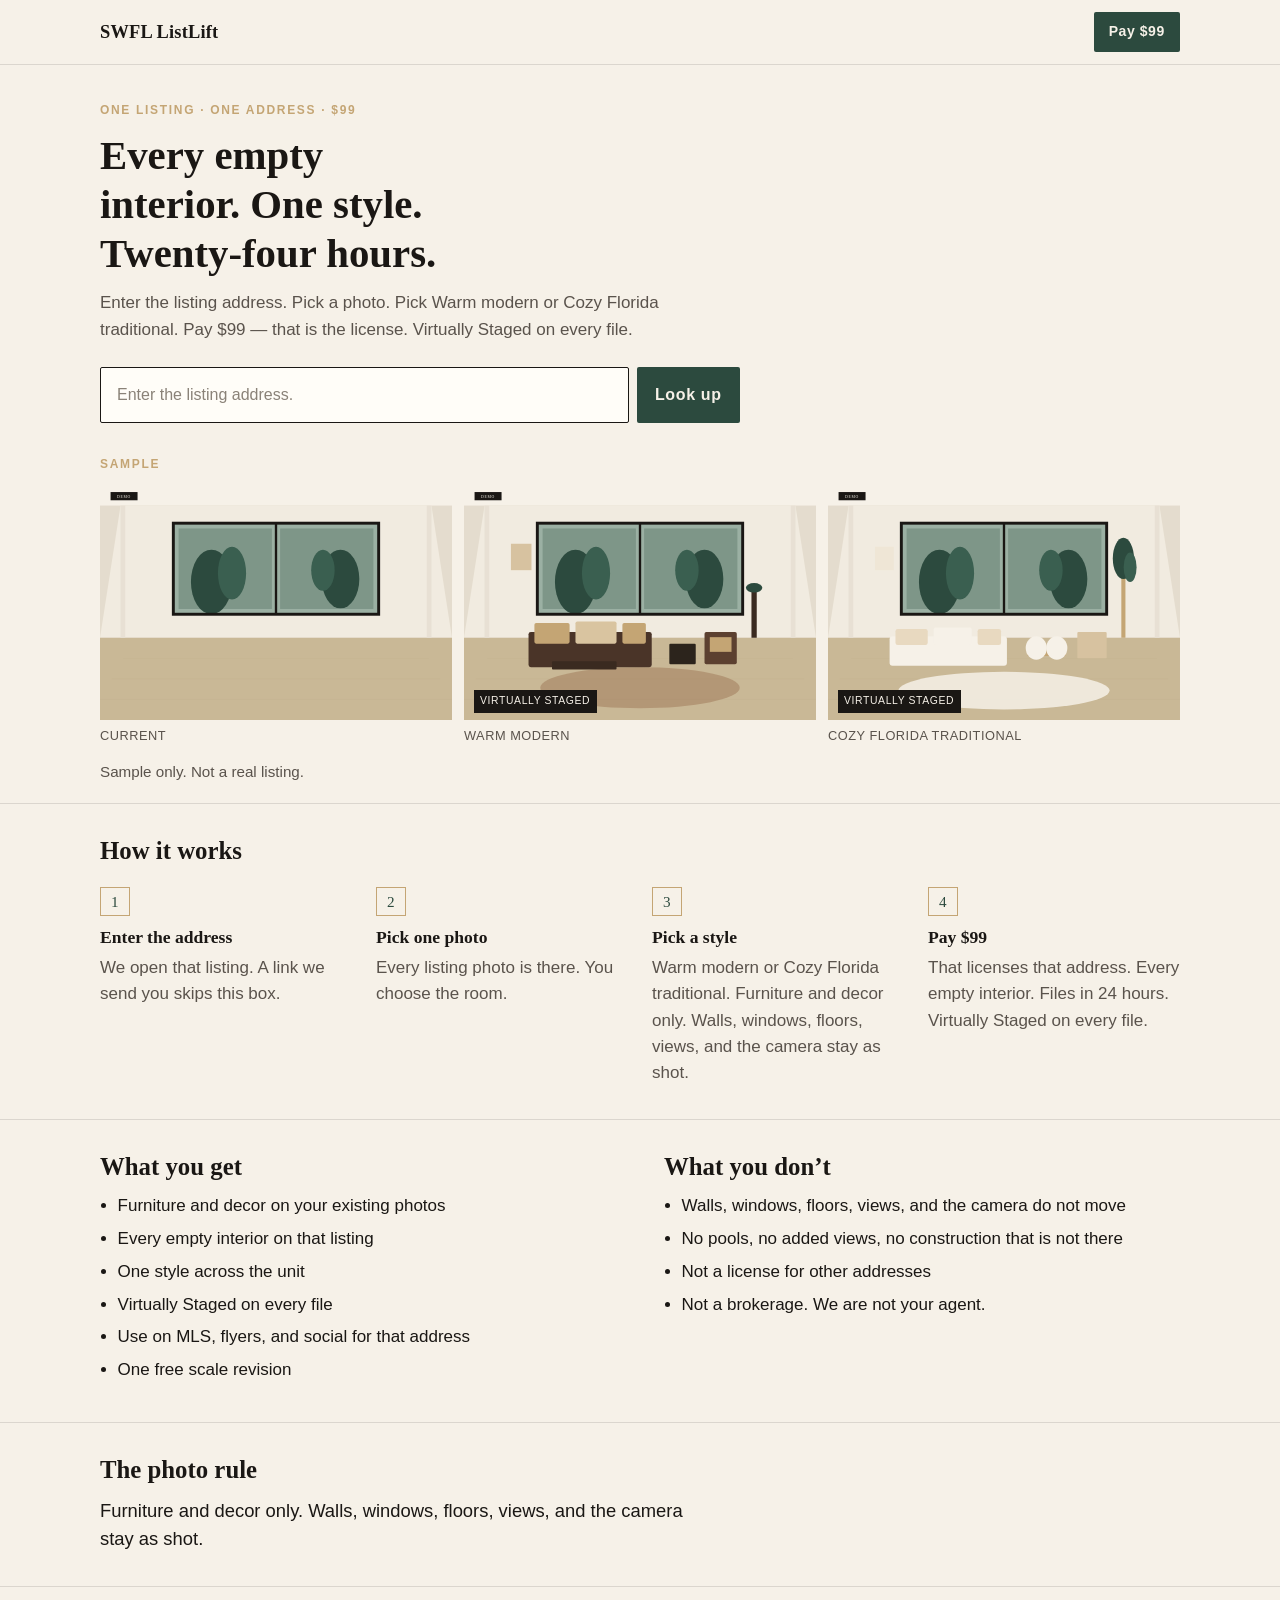
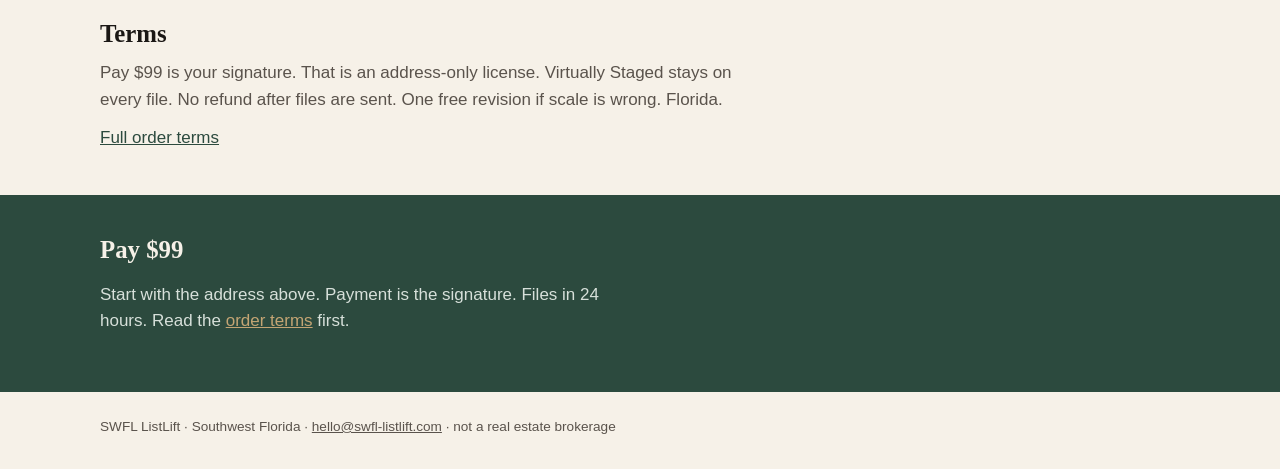
==== l/41st-ave-ne/index.html @ 7b6a9461 "Seed bait listings and wire demo PNG paths Replace invented example slugs with the ten outreach list" ====
<!DOCTYPE html>
<html lang="en">
<head>
  <meta charset="utf-8">
  <base href="/">
  <meta name="viewport" content="width=device-width, initial-scale=1">
  <title>SWFL ListLift — $99 for every empty interior</title>
  <meta name="description" content="Virtual staging for one listing. $99. Warm modern or Florida. Furniture and decor only. 24 hour delivery. Southwest Florida.">
  <meta property="og:title" content="SWFL ListLift — $99 for every empty interior">
  <meta property="og:description" content="Virtual staging for one listing. $99. 24 hour delivery. Virtually Staged on every file.">
  <meta property="og:url" content="https://swfl-listlift.com/">
  <link rel="icon" href="img/favicon.svg" type="image/svg+xml">
  <link rel="stylesheet" href="styles.css">
</head>
<body>
  <div id="app">
    <p class="boot">Loading…</p>
  </div>
  <script src="app.js"></script>
</body>
</html>
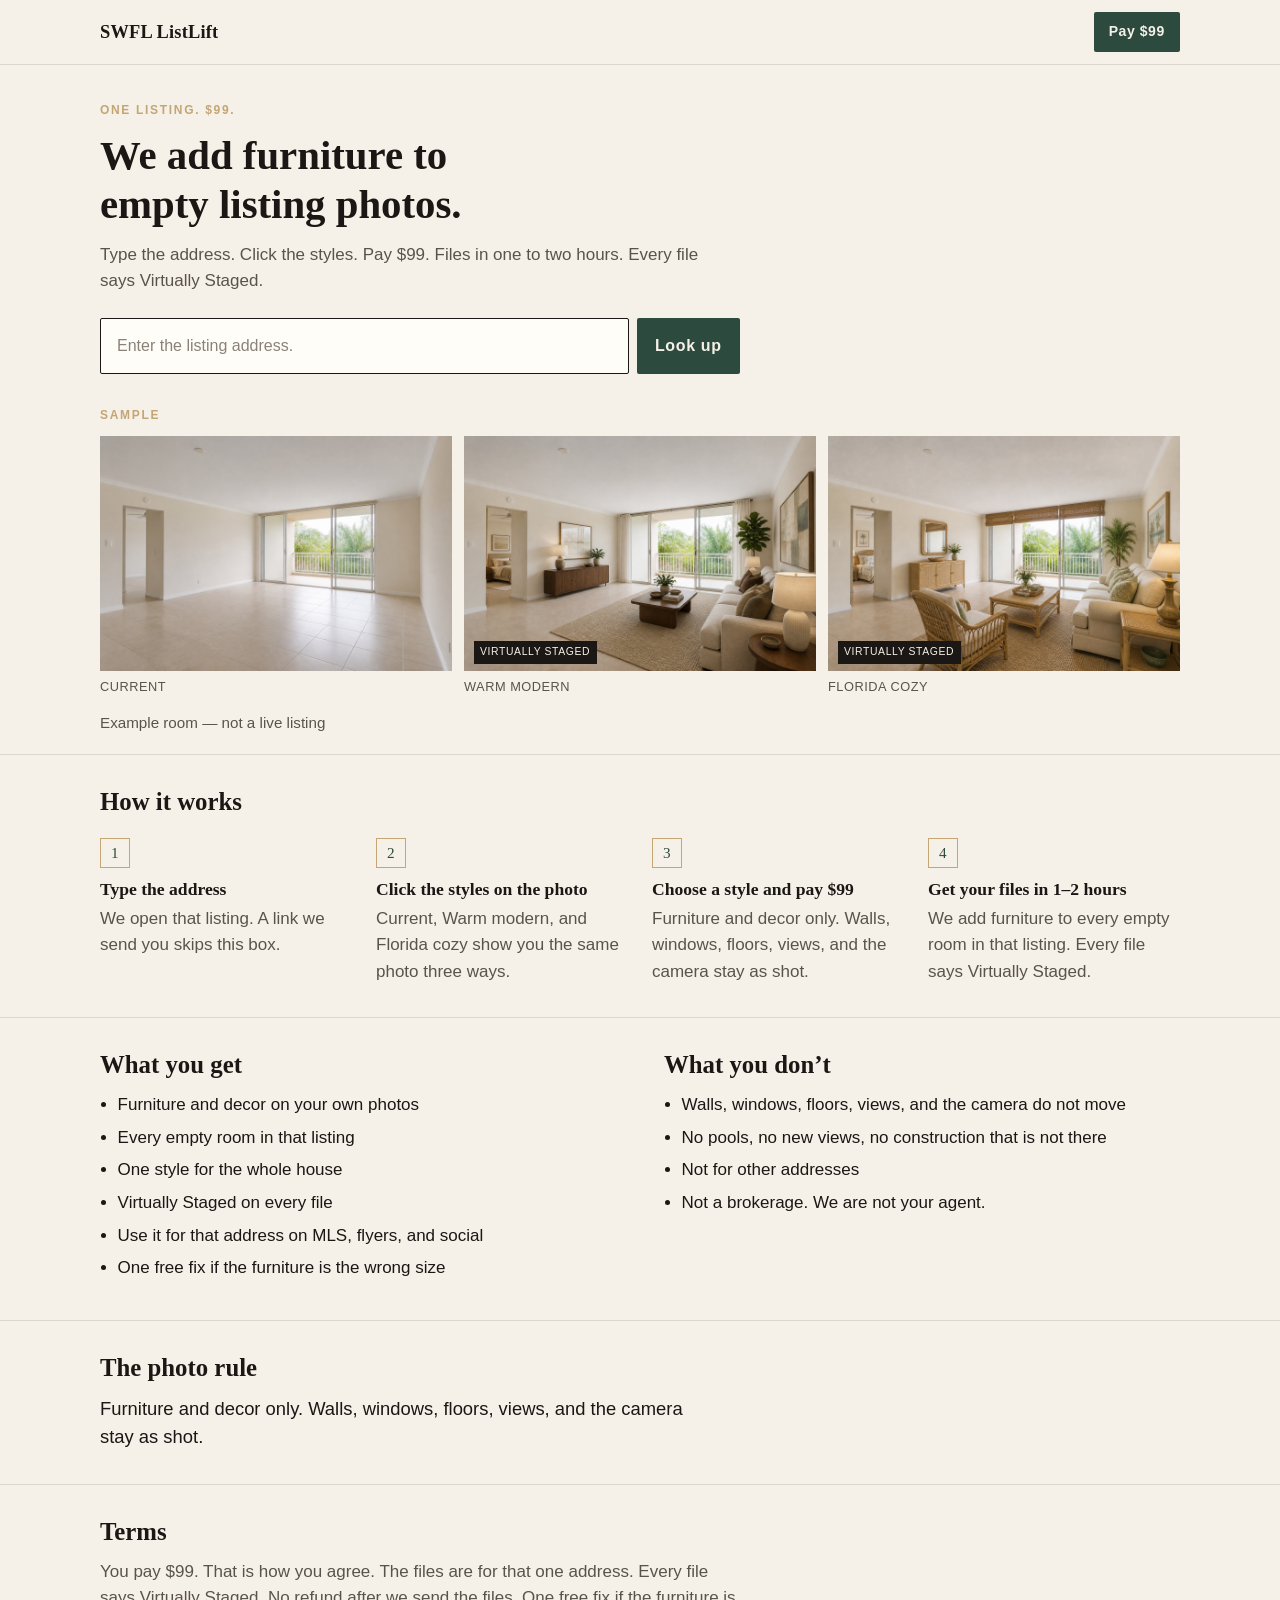
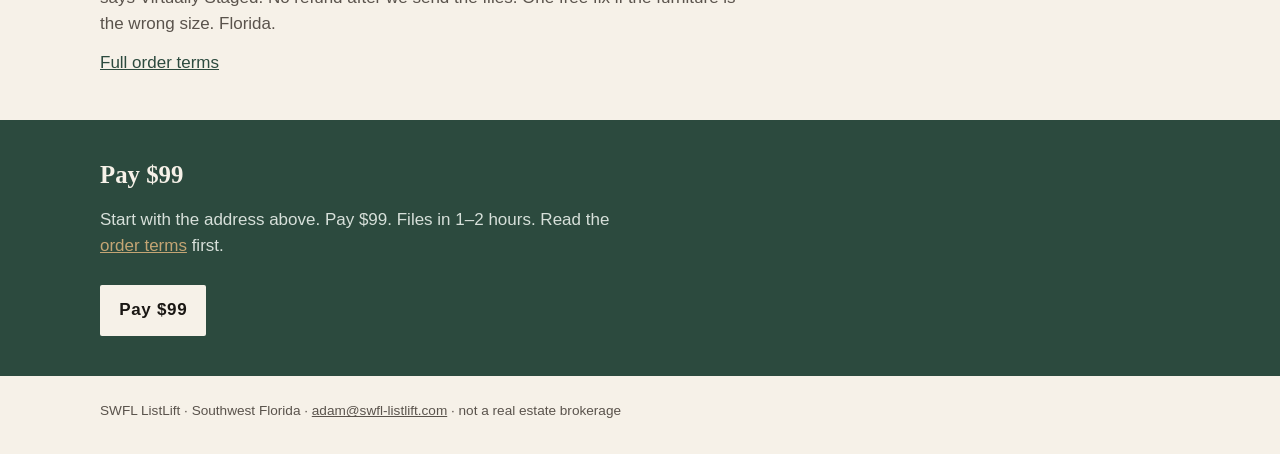
==== commit 34daa902: "Add photo-tab hint, plain copy, and independent photo tabs Photo tabs were not obviously clickable, " ====
--- a/l/41st-ave-ne/index.html
+++ b/l/41st-ave-ne/index.html
@@ -5,7 +5,7 @@
   <base href="/">
   <meta name="viewport" content="width=device-width, initial-scale=1">
   <title>SWFL ListLift — $99 for every empty interior</title>
-  <meta name="description" content="Virtual staging for one listing. $99. Warm modern or Florida. Furniture and decor only. 24 hour delivery. Southwest Florida.">
+  <meta name="description" content="Virtual staging for one listing. $99. Warm modern or Florida cozy. Furniture and decor only. 24 hour delivery. Southwest Florida.">
   <meta property="og:title" content="SWFL ListLift — $99 for every empty interior">
   <meta property="og:description" content="Virtual staging for one listing. $99. 24 hour delivery. Virtually Staged on every file.">
   <meta property="og:url" content="https://swfl-listlift.com/">
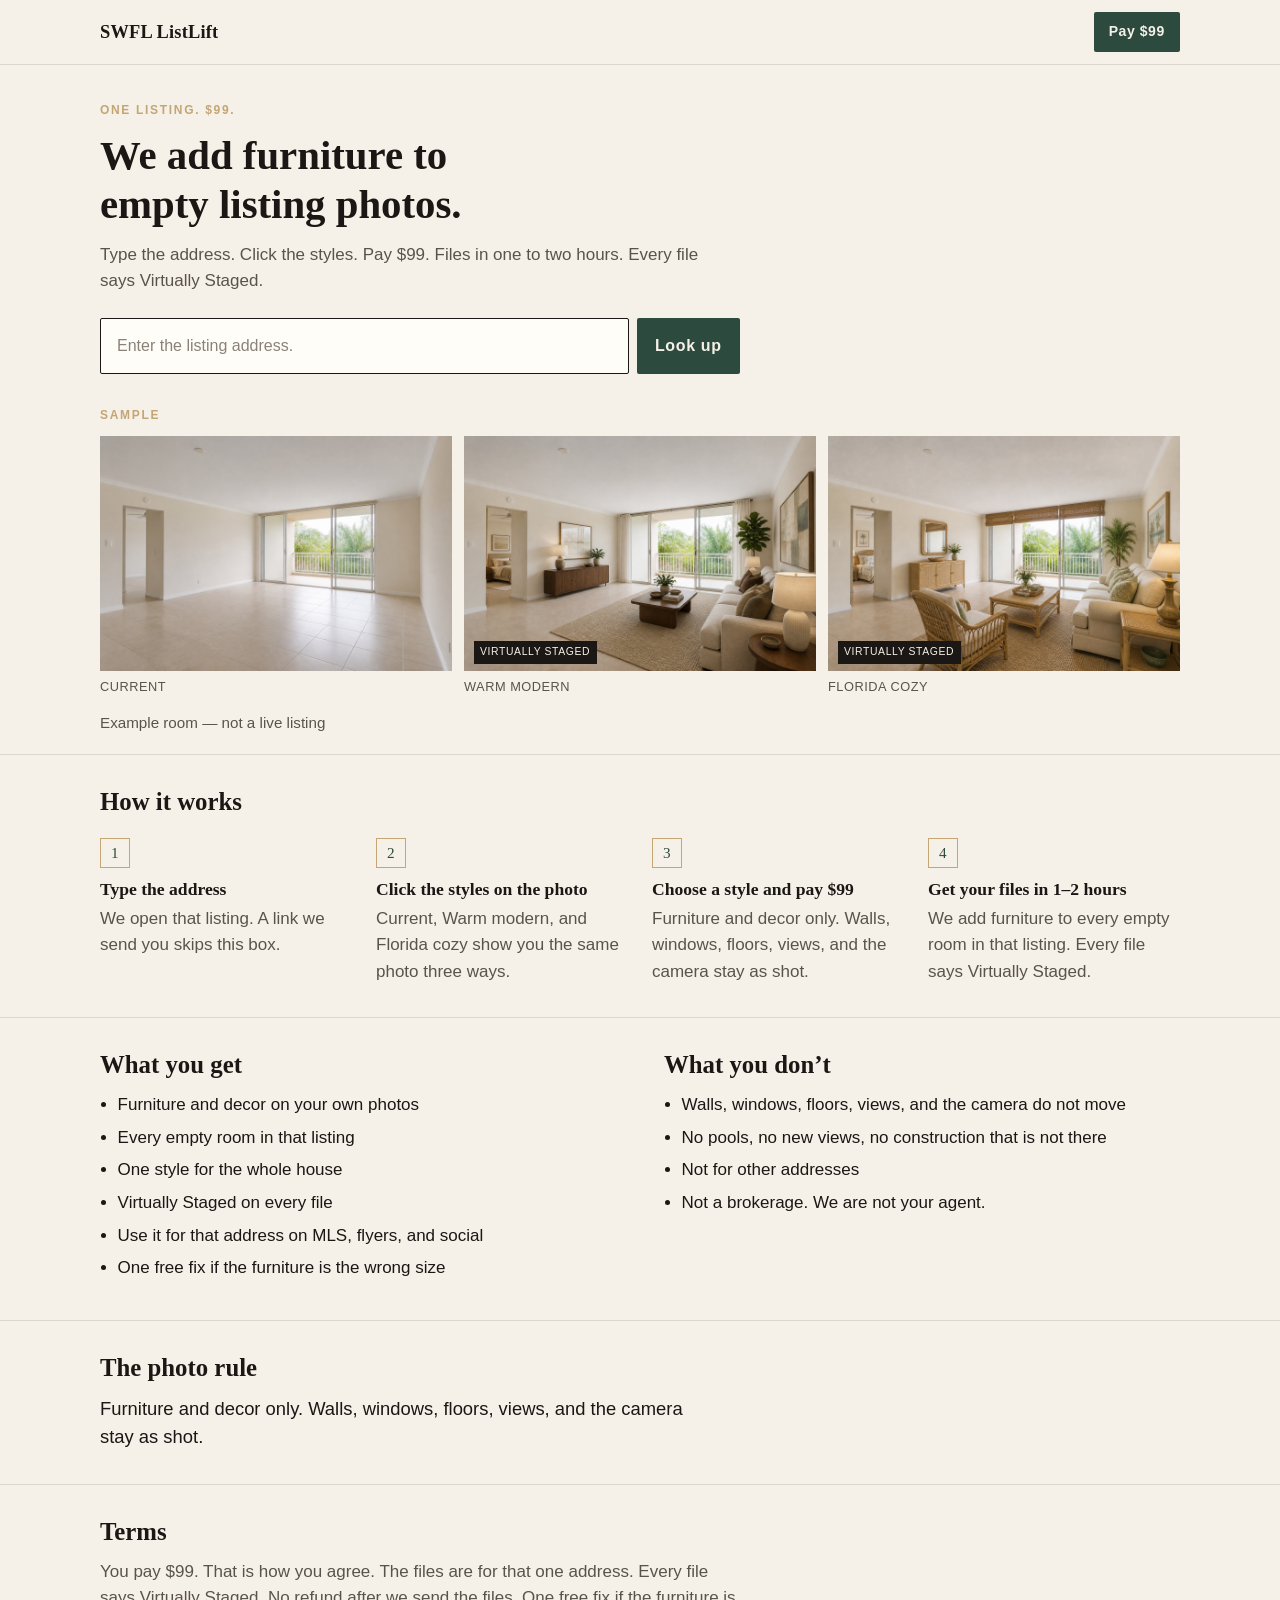
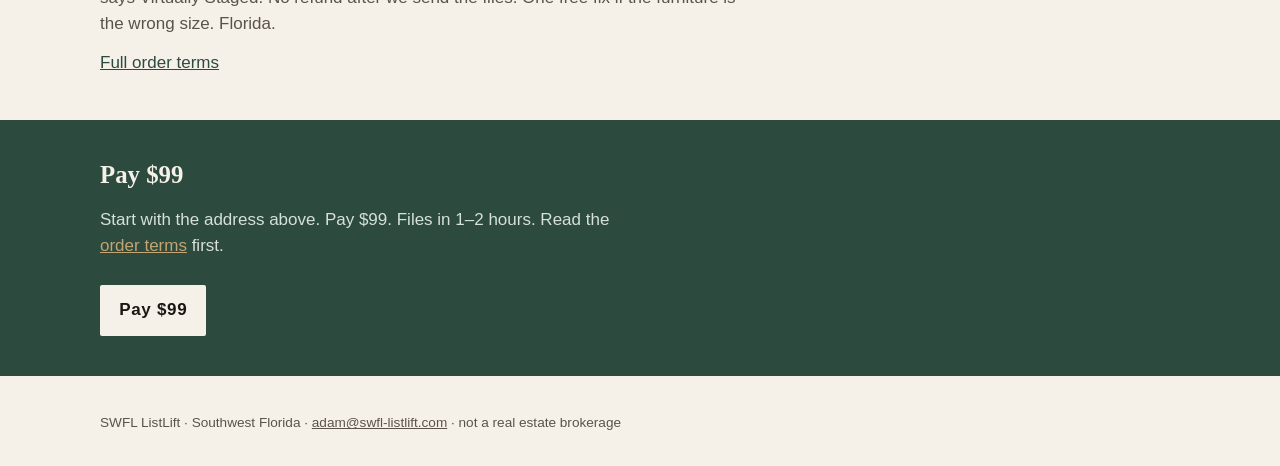
==== commit 9ffd973f: "Add Mixpanel page view, photo style, and pay events. Track listing and home views plus photo-tab and" ====
--- a/l/41st-ave-ne/index.html
+++ b/l/41st-ave-ne/index.html
@@ -16,6 +16,8 @@
   <div id="app">
     <p class="boot">Loading…</p>
   </div>
+  <script src="https://cdn.mxpnl.com/libs/mixpanel-2-latest.min.js"></script>
+  <script src="analytics.js"></script>
   <script src="app.js"></script>
 </body>
 </html>
